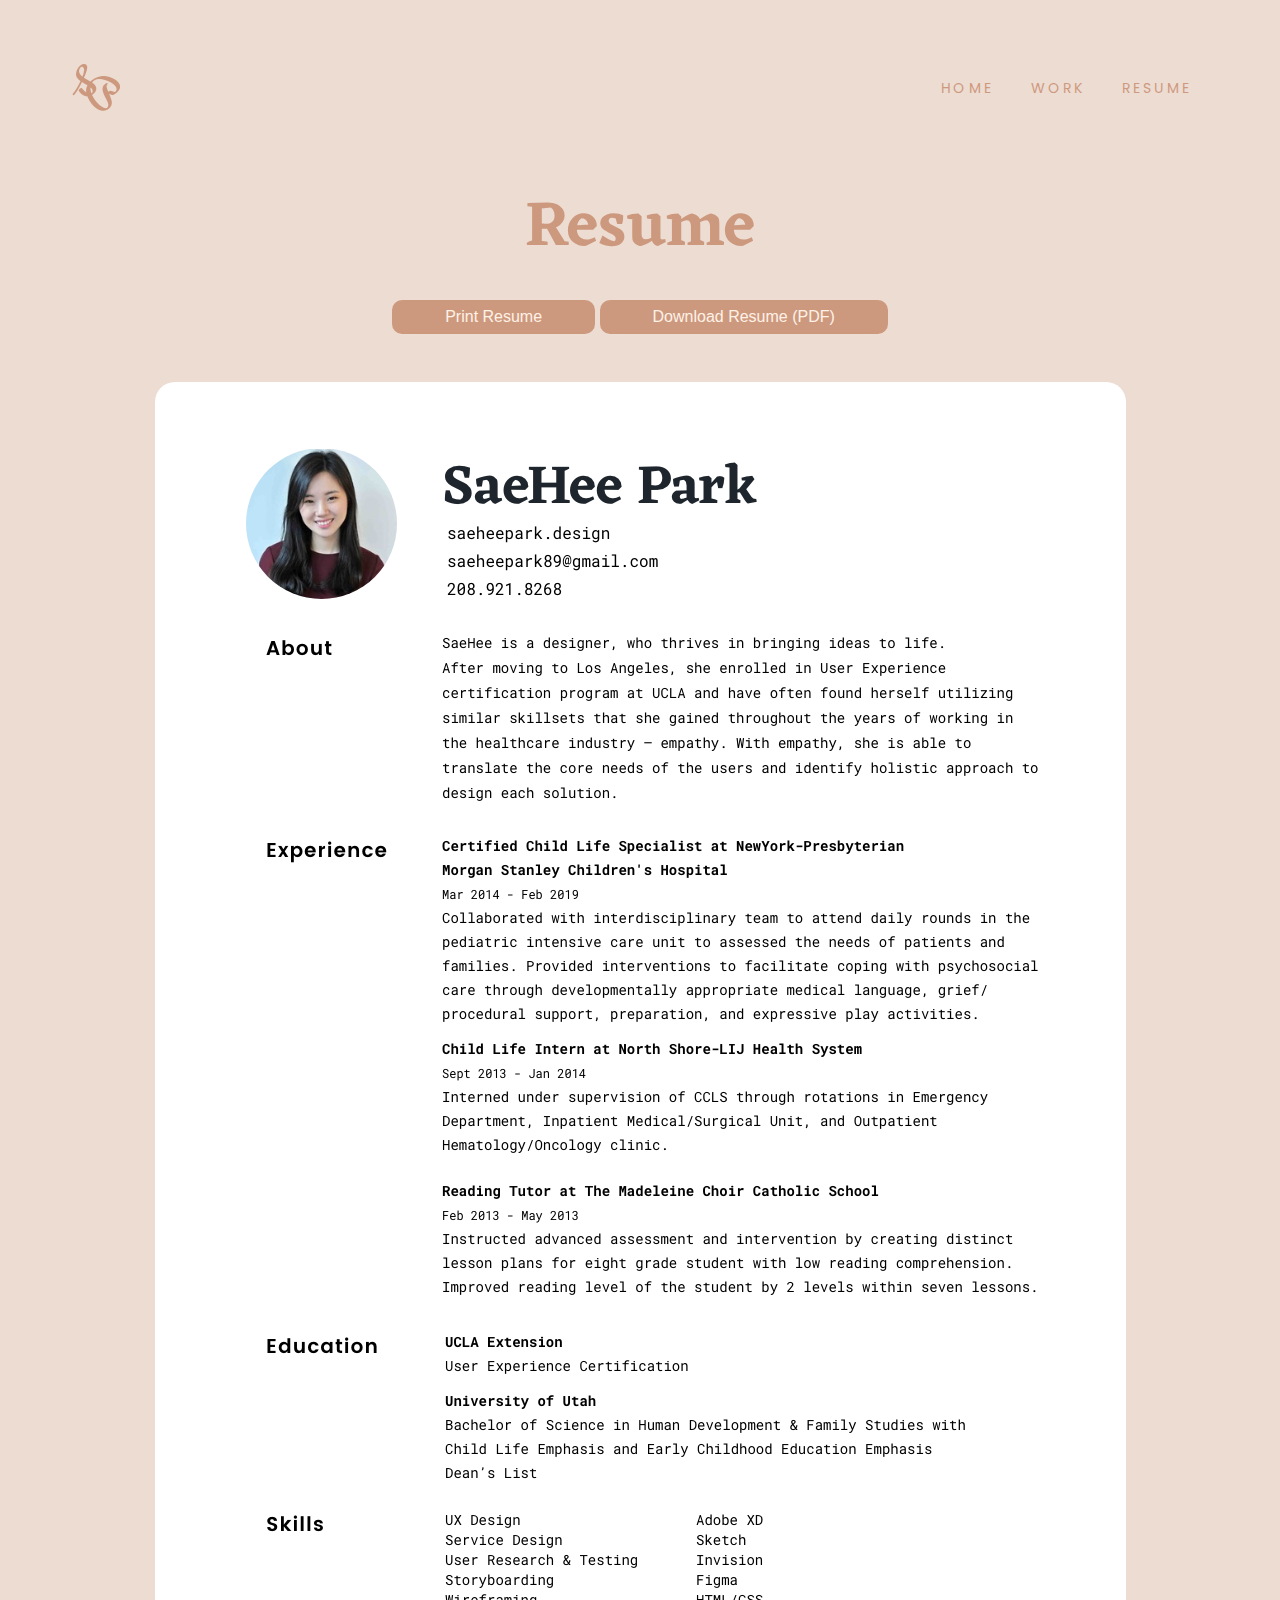
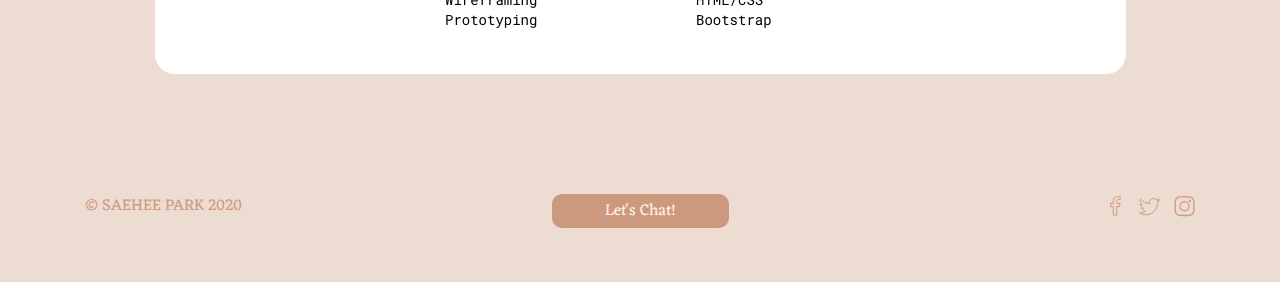
==== resume.html @ 1c888524 "Initial commit" ====
<!doctype html>
<html class="" lang="en">

  <head>
    <meta charset="utf-8">

    <title>SaeHee Park</title>

    <meta name="description" content="">
    <meta name="viewport" content="width=device-width, initial-scale=1">

    <link rel="stylesheet" href="css/bootstrap.min.css">
    <link rel="stylesheet" href="css/styles.css">

    <link rel="preconnect" href="https://fonts.gstatic.com">
    <link href="https://fonts.googleapis.com/css2?family=Eczar:wght@400;500;600;700;800&family=Poppins:wght@400;500;600&family=Roboto+Mono:wght@300;400;500&display=swap" rel="stylesheet">


  </head>

  <body class="resume">
    <!-- Navigation bar -->
        <div class="d-flex flex-column flex-md-row align-items-center p-3 px-md-4 mb-3 bg-dark">
          <img class="m-5 mr-md-auto" src="images/logo2.png" alt="logo">
          <nav class="my-2 my-md-0 mr-md-5">
            <a class="m-3 nav-menu" href="index.html">Home</a>
            <a class="m-3 nav-menu" href="work.html">Work</a>
            <a class="m-3 nav-menu" href="resume.html">Resume</a>
          </nav>
        </div>

    <div class="container">
      <!-- Content title -->
        <h2 class="content-title">Resume</h2>
      <!-- Body image -->
        <div class="resume p-4 text-center">
            <button id="doPrint">Print Resume
            </button>

            <a class="download" href="images/resume.pdf" download>
              <button>Download Resume (PDF)
            </button></a>

          <div id="printDiv">
            <img src="images/resume.png" class="img-fluid pt-5" alt="Profile">
        </div>
      </div>
      <!-- Footer -->
        <footer>
          <div class="row justify-items-center mt-5 pt-5 pb-5">
            <div class="col text-left">
              <p class="footer">© SaeHee Park 2020
              </p>
            </div>

            <div class="col text-center">
              <a class="footer-email" href="mailto:saeheepark89@gmail.com">
                <button class="btn-primary connect">Let's Chat!</button>
              </a>
            </div>

            <div class="col text-right">
              <a href="#">
                <img src="images/social_2.png" alt="socials">
              </a>
            </div>
          </div>
        </footer>

      </div>

      <script src="https://ajax.googleapis.com/ajax/libs/jquery/3.4.1/jquery.min.js"></script>
      <script src="js/bootstrap.min.js"></script>
      <script src="js/scripts.js"></script>

	</body>

</html>
---- css/styles.css ----
/* Home page style */
body.home {
  font-family: 'Roboto Mono', monospace;
  background-color: #CD997E;
  color: white; }

body.home .bg-dark {
  background-color: #CD997E !important; }

body.home .nav-menu {
  font-family: 'Poppins', sans-serif !important;
  text-transform: uppercase;
  letter-spacing: 0.2rem;
  color: white;
  font-weight: 400;
  font-size: 14px; }

.nav-menu:hover {
  color: white;
  text-decoration: none;
  border-bottom: 3px solid white; }

h1.intro {
  font-family: 'Eczar', serif;
  font-size: calc(3.8vw + 3rem);
  font-weight: 700;
  color: transparent;
  -webkit-text-stroke: 2px white;
  line-height: 80%; }

img.profile-pic {
  max-width: 60%;
  height: auto;
  margin-top: -50px; }

h4.intro {
  font-family: 'Poppins', sans-serif !important; }

p.intro-p {
  font-family: 'Roboto Mono', monospace;
  font-size: 1rem;
  font-weight: 300;
  text-indent: 30px; }

footer {
  font-family: 'Eczar', serif;
  text-transform: uppercase; }

.btn-primary {
  background-color: #FFF1E6;
  padding: 2px 50px;
  color: #CD997E;
  border-radius: 10px;
  border: solid #FFF1E6;
  border-width: 1px; }

.btn-primary:hover, .btn-primary:active {
  background-color: white;
  border-color: white;
  color: #CD997E; }

/* Work page style */
body.work {
  background-color: #FFF1E6;
  font-family: 'Poppins', sans-serif !important;
  color: #CD997E; }

body.work .bg-dark {
  background-color: #FFF1E6 !important; }

body.work .nav-menu {
  font-family: 'Poppins', sans-serif !important;
  text-transform: uppercase;
  letter-spacing: 0.2rem;
  color: #CD997E;
  font-weight: 400;
  font-size: 14px; }

body.work .nav-menu:hover {
  color: #CD997E;
  text-decoration: none;
  border-bottom: 3px solid #CD997E; }

body.work h2.content-title {
  font-family: 'Eczar', serif;
  font-size: 4rem;
  font-weight: 600;
  color: #CD997E;
  text-align: center; }

body.work .content-body img {
  max-height: 230px; }

body.work a, a:visited {
  font-size: 1rem;
  color: inherit; }

body.work a:hover {
  opacity: 0.3; }

body.work .btn-primary {
  background-color: #CD997E;
  padding: 2px 50px;
  color: #FFF1E6;
  border-radius: 10px;
  border: solid #CD997E;
  border-width: 1px; }

body.work .btn-primary:hover, .btn-primary:active {
  background-color: white;
  border-color: white;
  color: #CD997E; }

/* Resume page style */
body.resume {
  background-color: #EDDCD2;
  color: #CD997E; }

body.resume .bg-dark {
  background-color: #EDDCD2 !important; }

body.resume .nav-menu {
  font-family: 'Poppins', sans-serif !important;
  text-transform: uppercase;
  letter-spacing: 0.2rem;
  color: #CD997E;
  font-weight: 400;
  font-size: 14px; }

body.resume .nav-menu:hover {
  color: #CD997E;
  text-decoration: none;
  border-bottom: 3px solid #CD997E; }

body.resume h2.content-title {
  font-family: 'Eczar', serif;
  font-size: 4rem;
  font-weight: 600;
  text-align: center; }

body.resume .img-fluid {
  max-width: 100%;
  height: auto; }

body.resume button {
  border: solid #CD997E;
  border-radius: 10px;
  padding: 2px 50px;
  background-color: #CD997E;
  color: #FFF1E6; }

body.resume button:hover, button:active {
  background-color: white;
  border-color: white;
  color: #CD997E; }
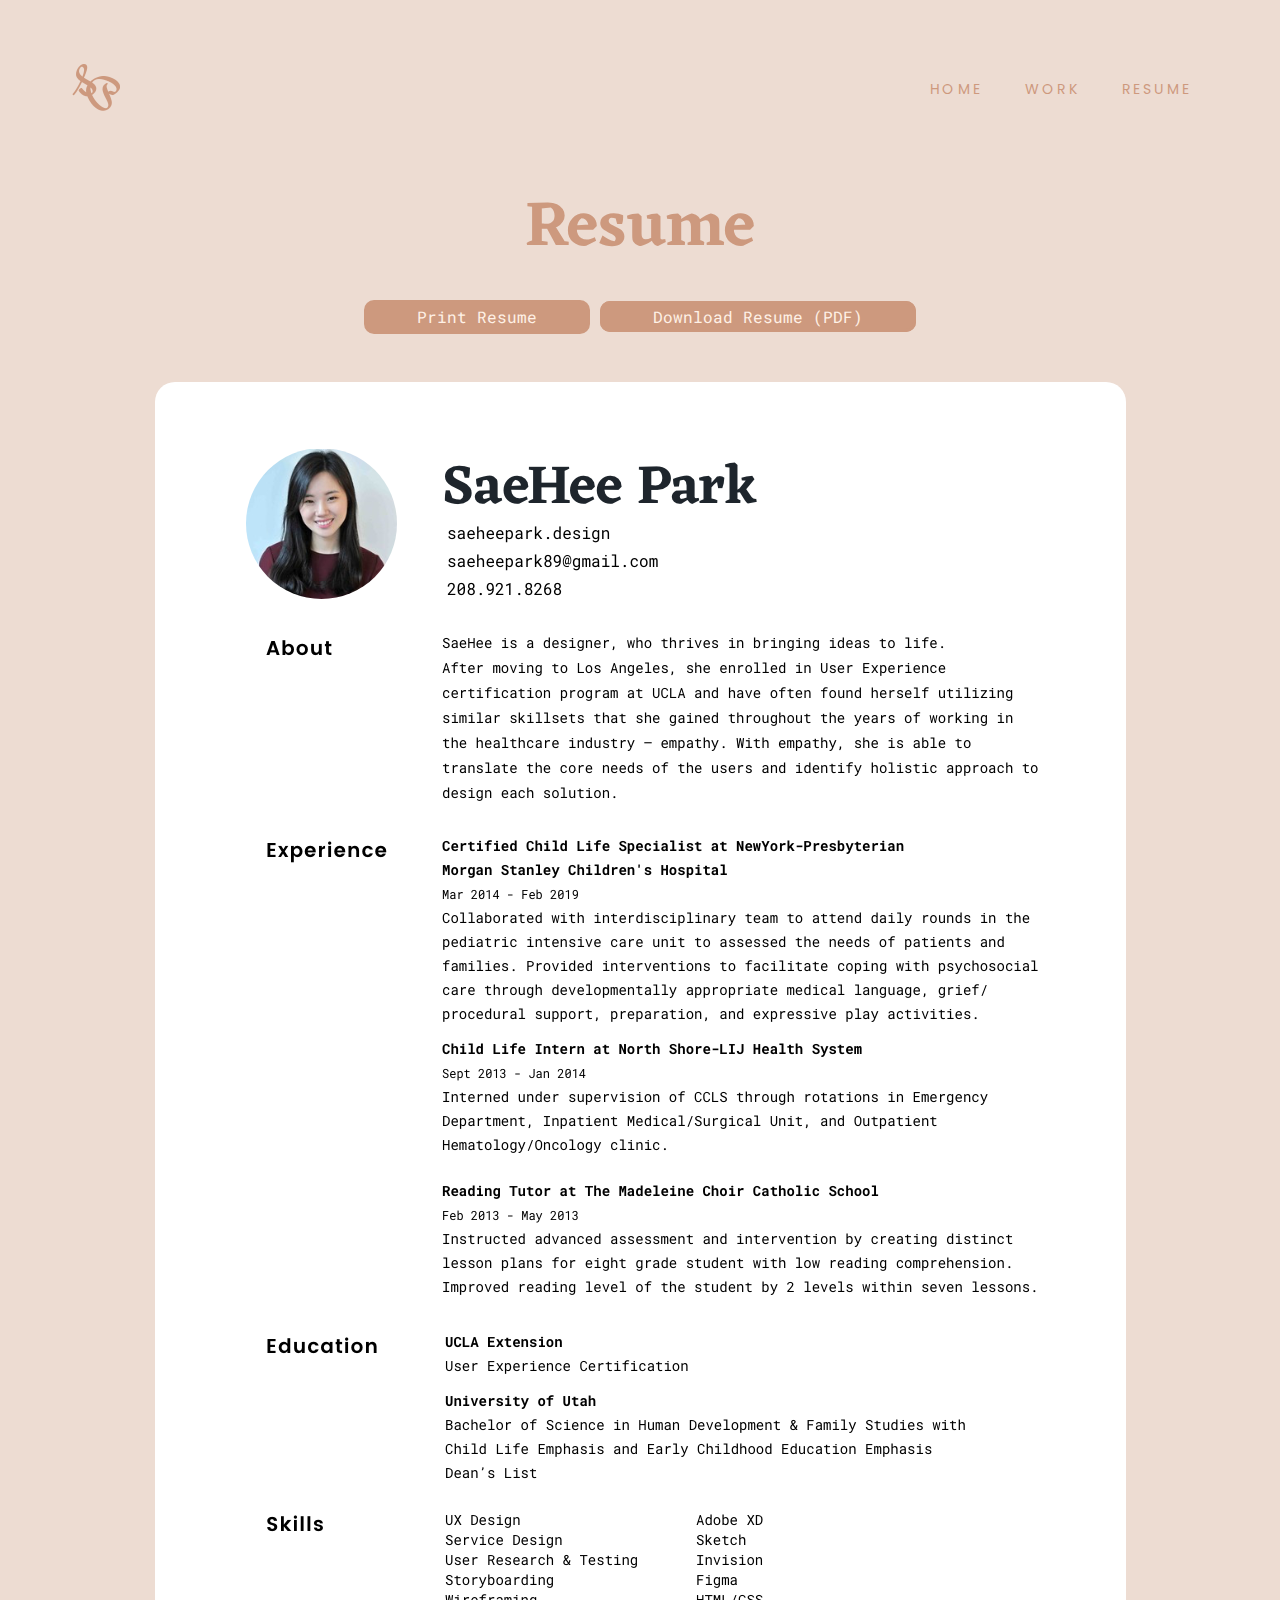
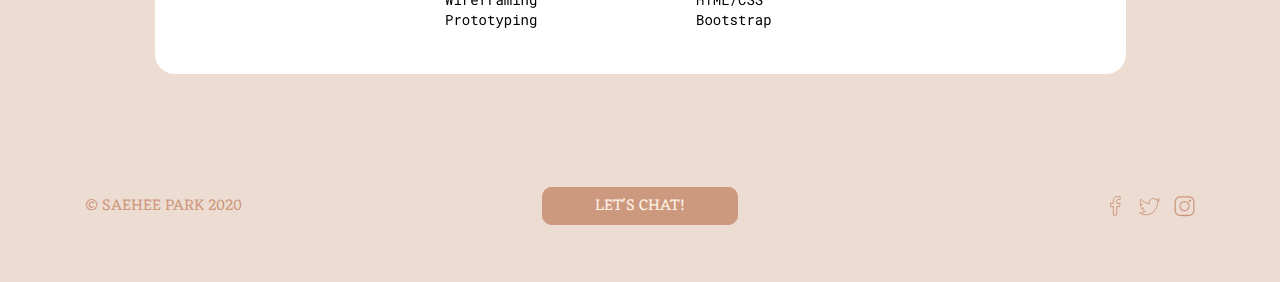
==== commit b6a36cd7: "HTML fix" ====
--- a/resume.html
+++ b/resume.html
@@ -34,12 +34,12 @@
         <h2 class="content-title">Resume</h2>
       <!-- Body image -->
         <div class="resume p-4 text-center">
-            <button id="doPrint">Print Resume
+            <button class="btn-secondary" id="doPrint">Print Resume
             </button>
 
-            <a class="download" href="images/resume.pdf" download>
-              <button>Download Resume (PDF)
-            </button></a>
+            <a class="btn-secondary" href="images/resume.pdf" download>
+              Download Resume (PDF)
+            </a>
 
           <div id="printDiv">
             <img src="images/resume.png" class="img-fluid pt-5" alt="Profile">
@@ -54,8 +54,8 @@
             </div>
 
             <div class="col text-center">
-              <a class="footer-email" href="mailto:saeheepark89@gmail.com">
-                <button class="btn-primary connect">Let's Chat!</button>
+              <a class="btn-secondary" href="mailto:saeheepark89@gmail.com">
+                Let's Chat!
               </a>
             </div>
 
--- a/css/styles.css
+++ b/css/styles.css
@@ -57,7 +57,8 @@
 .btn-primary:hover, .btn-primary:active {
   background-color: white;
   border-color: white;
-  color: #CD997E; }
+  color: #CD997E;
+  text-decoration: none; }
 
 /* Work page style */
 body.work {
@@ -95,10 +96,10 @@
   font-size: 1rem;
   color: inherit; }
 
-body.work a:hover {
+body.work .content-body a:hover {
   opacity: 0.3; }
 
-body.work .btn-primary {
+body.work .btn-secondary {
   background-color: #CD997E;
   padding: 2px 50px;
   color: #FFF1E6;
@@ -106,14 +107,16 @@
   border: solid #CD997E;
   border-width: 1px; }
 
-body.work .btn-primary:hover, .btn-primary:active {
+body.work .btn-secondary:hover, .btn-secondary:active {
   background-color: white;
   border-color: white;
-  color: #CD997E; }
+  color: #CD997E;
+  text-decoration: none; }
 
 /* Resume page style */
 body.resume {
   background-color: #EDDCD2;
+  font-family: 'Roboto Mono', monospace;
   color: #CD997E; }
 
 body.resume .bg-dark {
@@ -142,14 +145,15 @@
   max-width: 100%;
   height: auto; }
 
-body.resume button {
+body.resume .btn-secondary {
   border: solid #CD997E;
   border-radius: 10px;
   padding: 2px 50px;
   background-color: #CD997E;
   color: #FFF1E6; }
 
-body.resume button:hover, button:active {
+body.resume .btn-secondary:hover, .btn-secondary:active {
   background-color: white;
   border-color: white;
-  color: #CD997E; }
+  color: #CD997E;
+  text-decoration: none; }
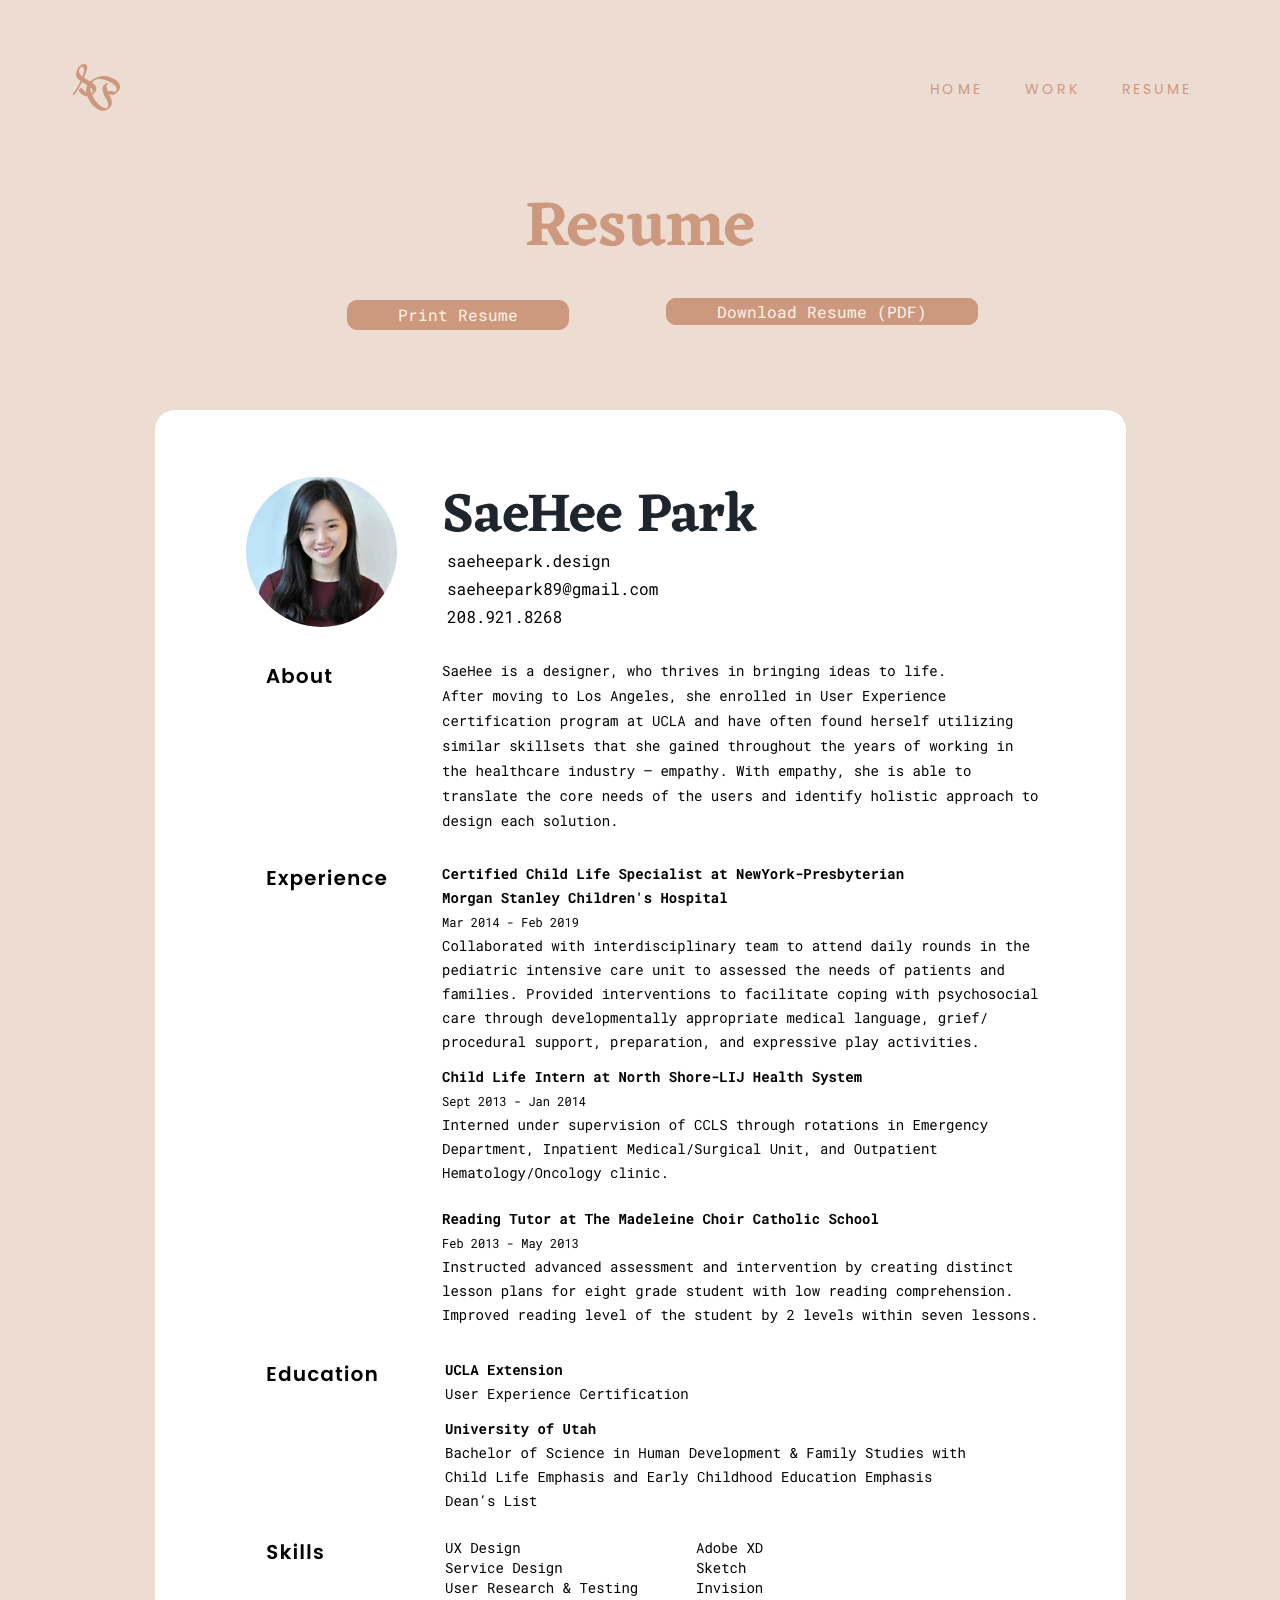
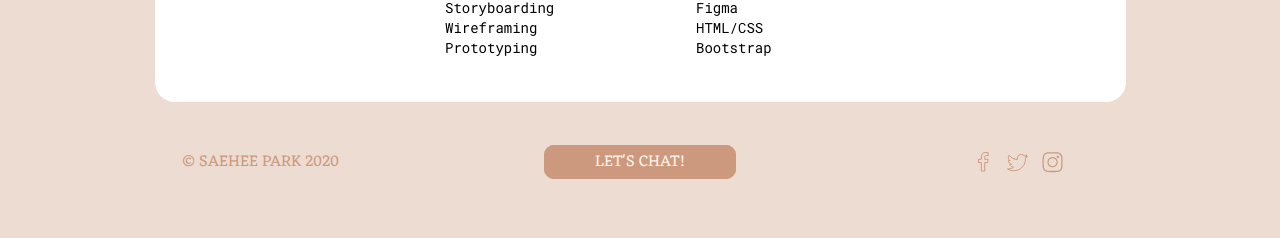
==== commit 831e49a5: "footer row reordering edits" ====
--- a/resume.html
+++ b/resume.html
@@ -33,39 +33,42 @@
       <!-- Content title -->
         <h2 class="content-title">Resume</h2>
       <!-- Body image -->
-        <div class="resume p-4 text-center">
-            <button class="btn-secondary" id="doPrint">Print Resume
-            </button>
-
-            <a class="btn-secondary" href="images/resume.pdf" download>
-              Download Resume (PDF)
-            </a>
-
-          <div id="printDiv">
-            <img src="images/resume.png" class="img-fluid pt-5" alt="Profile">
-        </div>
-      </div>
-      <!-- Footer -->
-        <footer>
-          <div class="row justify-items-center mt-5 pt-5 pb-5">
-            <div class="col text-left">
-              <p class="footer">© SaeHee Park 2020
-              </p>
+        <div class="row resume p-4 text-center justify-content-center">
+            <div class="col-6 mb-2 col-sm-4">
+              <button class="btn-secondary" id="doPrint">Print Resume
+              </button>
             </div>
 
-            <div class="col text-center">
-              <a class="btn-secondary" href="mailto:saeheepark89@gmail.com">
-                Let's Chat!
-              </a>
-            </div>
-
-            <div class="col text-right">
-              <a href="#">
-                <img src="images/social_2.png" alt="socials">
+            <div class="col-12 col-sm-4">
+              <a class="btn-secondary" href="images/resume.pdf" download>
+                Download Resume (PDF)
               </a>
             </div>
           </div>
-        </footer>
+          <div id="printDiv" class="text-center">
+            <img src="images/resume.png" class="img-fluid pt-5" alt="Profile">
+        </div>
+
+      <!-- Footer -->
+      <footer>
+        <div class="row pt-5 pb-5 text-center">
+          <div class="col-6 col-sm-4 order-12">
+            <p class="footer">© SaeHee Park 2020
+            </p>
+          </div>
+
+          <div class="col-12 col-sm-4 pb-3 order-1 order-md-12">
+            <a class="btn-secondary" href="mailto:saeheepark89@gmail.com">
+              Let's Chat!</a>
+          </div>
+
+          <div class="col-6 col-sm-4 order-12">
+            <a href="#">
+              <img src="images/social_2.png" alt="socials">
+            </a>
+          </div>
+        </div>
+      </footer>
 
       </div>
 
--- a/css/styles.css
+++ b/css/styles.css
@@ -54,10 +54,10 @@
   border: solid #FFF1E6;
   border-width: 1px; }
 
-.btn-primary:hover, .btn-primary:active {
+.btn-primary:hover, .btn-primary:active, .btn-secondary:hover, .btn-secondary:active {
   background-color: white;
   border-color: white;
-  color: #CD997E;
+  color: #CD997E !important;
   text-decoration: none; }
 
 /* Work page style */
@@ -99,19 +99,13 @@
 body.work .content-body a:hover {
   opacity: 0.3; }
 
-body.work .btn-secondary {
+.btn-secondary {
   background-color: #CD997E;
   padding: 2px 50px;
-  color: #FFF1E6;
+  color: #FFF1E6 !important;
   border-radius: 10px;
   border: solid #CD997E;
   border-width: 1px; }
-
-body.work .btn-secondary:hover, .btn-secondary:active {
-  background-color: white;
-  border-color: white;
-  color: #CD997E;
-  text-decoration: none; }
 
 /* Resume page style */
 body.resume {
@@ -144,16 +138,3 @@
 body.resume .img-fluid {
   max-width: 100%;
   height: auto; }
-
-body.resume .btn-secondary {
-  border: solid #CD997E;
-  border-radius: 10px;
-  padding: 2px 50px;
-  background-color: #CD997E;
-  color: #FFF1E6; }
-
-body.resume .btn-secondary:hover, .btn-secondary:active {
-  background-color: white;
-  border-color: white;
-  color: #CD997E;
-  text-decoration: none; }
